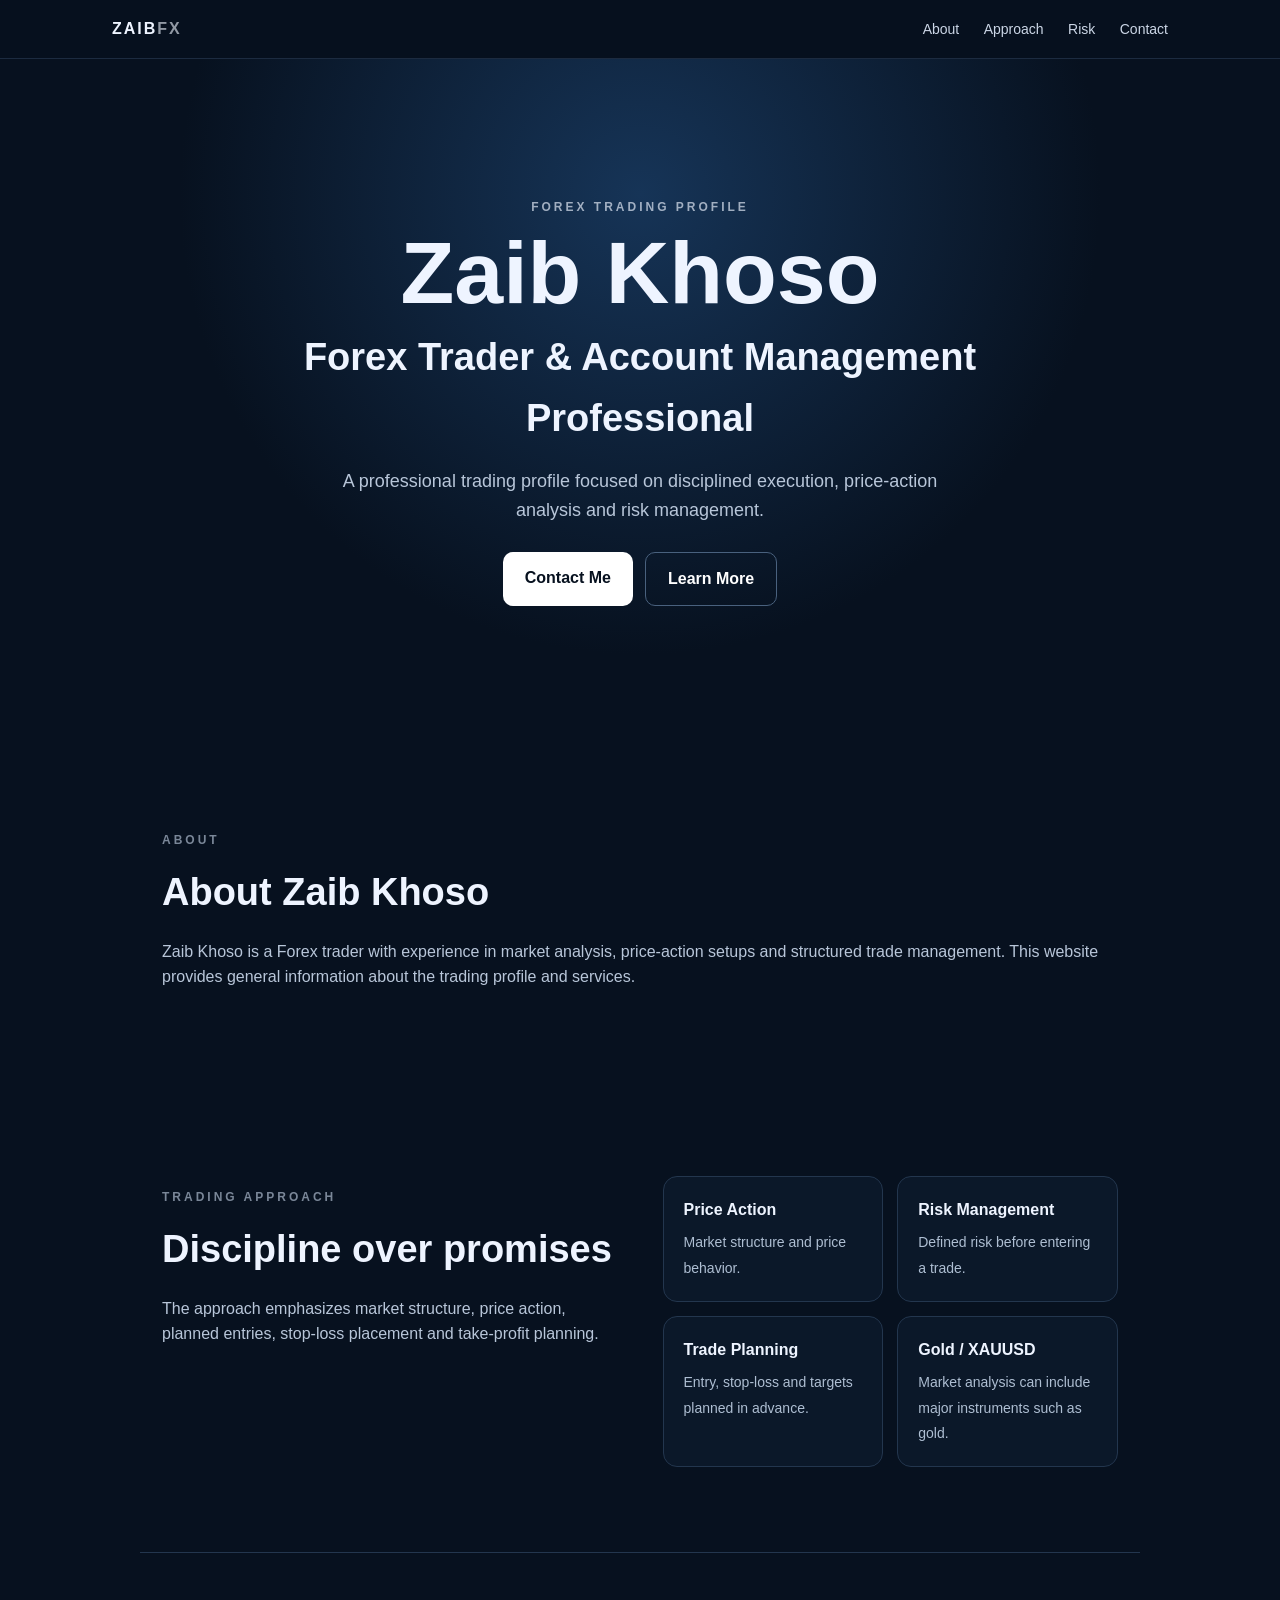
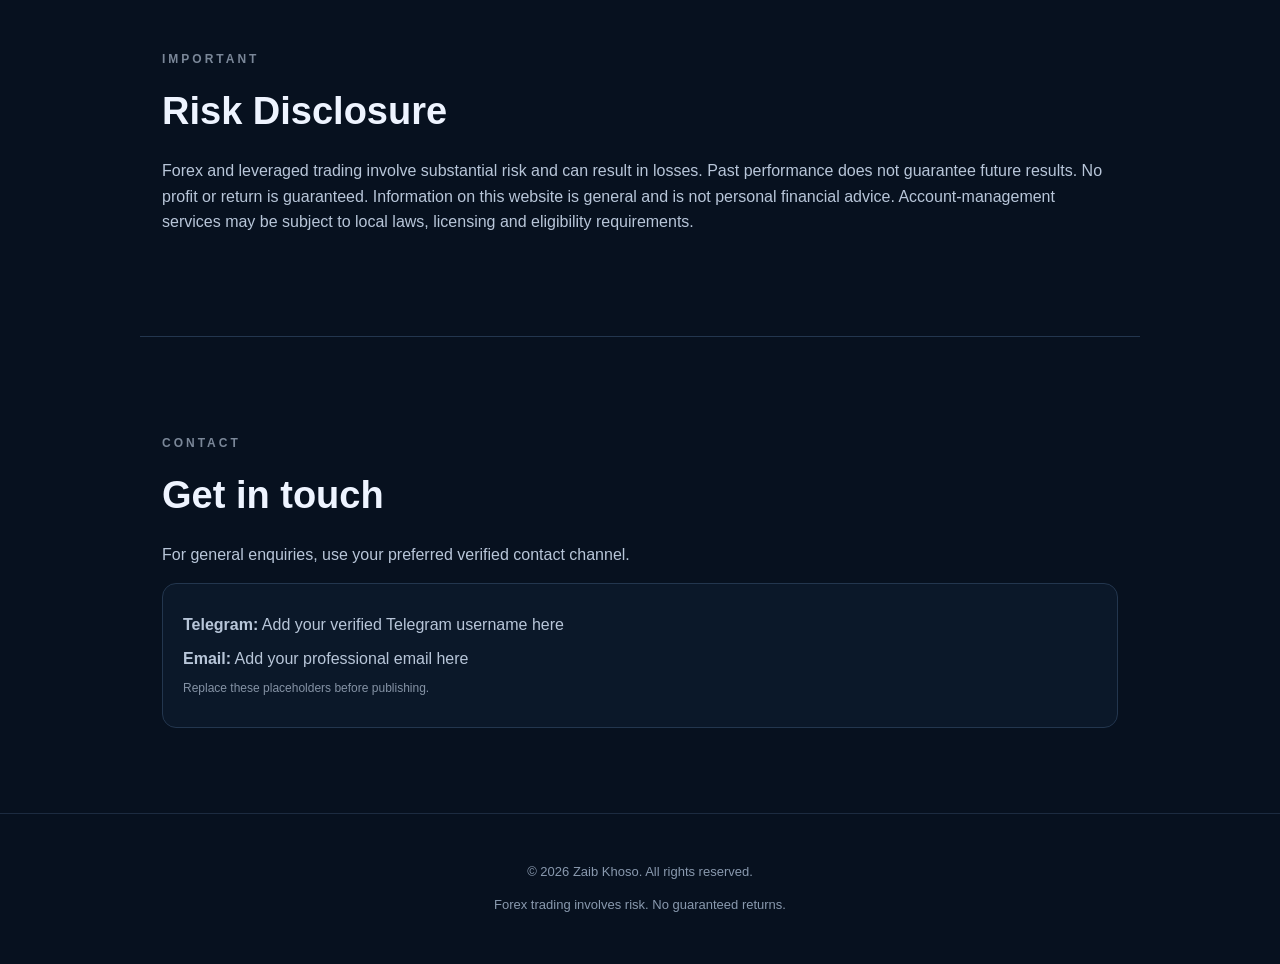
==== index.html @ 754259c8 "Add files via upload" ====
<!DOCTYPE html>
<html lang="en">
<head>
  <meta charset="UTF-8">
  <meta name="viewport" content="width=device-width, initial-scale=1.0">
  <title>Zaib Khoso | Forex Trader & Account Manager</title>
  <meta name="description" content="Zaib Khoso — Forex trader and trading account management profile. Learn about the trading approach, risk management and how to get in touch.">
  <meta name="robots" content="index, follow">
  <meta property="og:title" content="Zaib Khoso | Forex Trader & Account Manager">
  <meta property="og:description" content="Forex trading profile, approach, risk management and contact information.">
  <meta property="og:type" content="website">
  <link rel="stylesheet" href="style.css">
</head>
<body>
<header>
  <nav class="nav">
    <div class="logo">ZAIB<span>FX</span></div>
    <div class="links">
      <a href="#about">About</a>
      <a href="#approach">Approach</a>
      <a href="#risk">Risk</a>
      <a href="#contact">Contact</a>
    </div>
  </nav>
</header>

<main>
<section class="hero">
  <div class="hero-card">
    <p class="eyebrow">FOREX TRADING PROFILE</p>
    <h1>Zaib Khoso</h1>
    <h2>Forex Trader & Account Management Professional</h2>
    <p class="lead">A professional trading profile focused on disciplined execution, price-action analysis and risk management.</p>
    <div class="buttons">
      <a class="btn primary" href="#contact">Contact Me</a>
      <a class="btn secondary" href="#about">Learn More</a>
    </div>
  </div>
</section>

<section id="about" class="section">
  <p class="eyebrow">ABOUT</p>
  <h2>About Zaib Khoso</h2>
  <p>Zaib Khoso is a Forex trader with experience in market analysis, price-action setups and structured trade management. This website provides general information about the trading profile and services.</p>
</section>

<section id="approach" class="section grid">
  <div>
    <p class="eyebrow">TRADING APPROACH</p>
    <h2>Discipline over promises</h2>
    <p>The approach emphasizes market structure, price action, planned entries, stop-loss placement and take-profit planning.</p>
  </div>
  <div class="cards">
    <div class="card"><b>Price Action</b><span>Market structure and price behavior.</span></div>
    <div class="card"><b>Risk Management</b><span>Defined risk before entering a trade.</span></div>
    <div class="card"><b>Trade Planning</b><span>Entry, stop-loss and targets planned in advance.</span></div>
    <div class="card"><b>Gold / XAUUSD</b><span>Market analysis can include major instruments such as gold.</span></div>
  </div>
</section>

<section id="risk" class="section warning">
  <p class="eyebrow">IMPORTANT</p>
  <h2>Risk Disclosure</h2>
  <p>Forex and leveraged trading involve substantial risk and can result in losses. Past performance does not guarantee future results. No profit or return is guaranteed. Information on this website is general and is not personal financial advice. Account-management services may be subject to local laws, licensing and eligibility requirements.</p>
</section>

<section id="contact" class="section contact">
  <p class="eyebrow">CONTACT</p>
  <h2>Get in touch</h2>
  <p>For general enquiries, use your preferred verified contact channel.</p>
  <div class="contact-box">
    <p><b>Telegram:</b> Add your verified Telegram username here</p>
    <p><b>Email:</b> Add your professional email here</p>
    <p class="small">Replace these placeholders before publishing.</p>
  </div>
</section>
</main>

<footer>
  <p>© 2026 Zaib Khoso. All rights reserved.</p>
  <p>Forex trading involves risk. No guaranteed returns.</p>
</footer>
</body>
</html>
---- style.css ----
*{box-sizing:border-box}html{scroll-behavior:smooth}body{margin:0;font-family:Arial,Helvetica,sans-serif;background:#07111f;color:#eef4ff;line-height:1.6}header{position:sticky;top:0;background:#07111ff2;border-bottom:1px solid #1c2b40;backdrop-filter:blur(10px);z-index:5}.nav{max-width:1100px;margin:auto;padding:16px 22px;display:flex;justify-content:space-between;align-items:center}.logo{font-weight:900;letter-spacing:2px}.logo span{opacity:.6}.links a{color:#cbd6e6;text-decoration:none;margin-left:20px;font-size:14px}.hero{min-height:75vh;display:flex;align-items:center;justify-content:center;padding:60px 22px;background:radial-gradient(circle at 50% 20%,#163457 0,#07111f 55%)}.hero-card{max-width:850px;text-align:center}.eyebrow{font-size:12px;letter-spacing:3px;font-weight:800;opacity:.65}.hero h1{font-size:clamp(48px,9vw,88px);line-height:1;margin:10px 0}.hero h2{font-size:clamp(22px,4vw,38px);margin:0 0 18px}.lead{font-size:18px;color:#b8c6d9;max-width:650px;margin:0 auto 28px}.buttons{display:flex;gap:12px;justify-content:center;flex-wrap:wrap}.btn{padding:13px 22px;border-radius:10px;text-decoration:none;font-weight:800}.primary{background:#fff;color:#07111f}.secondary{border:1px solid #49617e;color:#fff}.section{max-width:1000px;margin:auto;padding:85px 22px}.section h2{font-size:38px;margin:0 0 16px}.section p{color:#b8c6d9}.grid{display:grid;grid-template-columns:1fr 1fr;gap:45px}.cards{display:grid;grid-template-columns:1fr 1fr;gap:14px}.card,.contact-box{border:1px solid #23364e;border-radius:14px;padding:20px;background:#0b1829}.card b{display:block;margin-bottom:7px}.card span{color:#aebed2;font-size:14px}.warning{border-top:1px solid #23364e;border-bottom:1px solid #23364e}.contact-box p{margin:8px 0}.small{font-size:12px!important;opacity:.7}footer{text-align:center;padding:35px 22px;border-top:1px solid #1c2b40;color:#8999ae;font-size:13px}@media(max-width:700px){.links{display:none}.grid{grid-template-columns:1fr}.cards{grid-template-columns:1fr}.section{padding:60px 20px}}
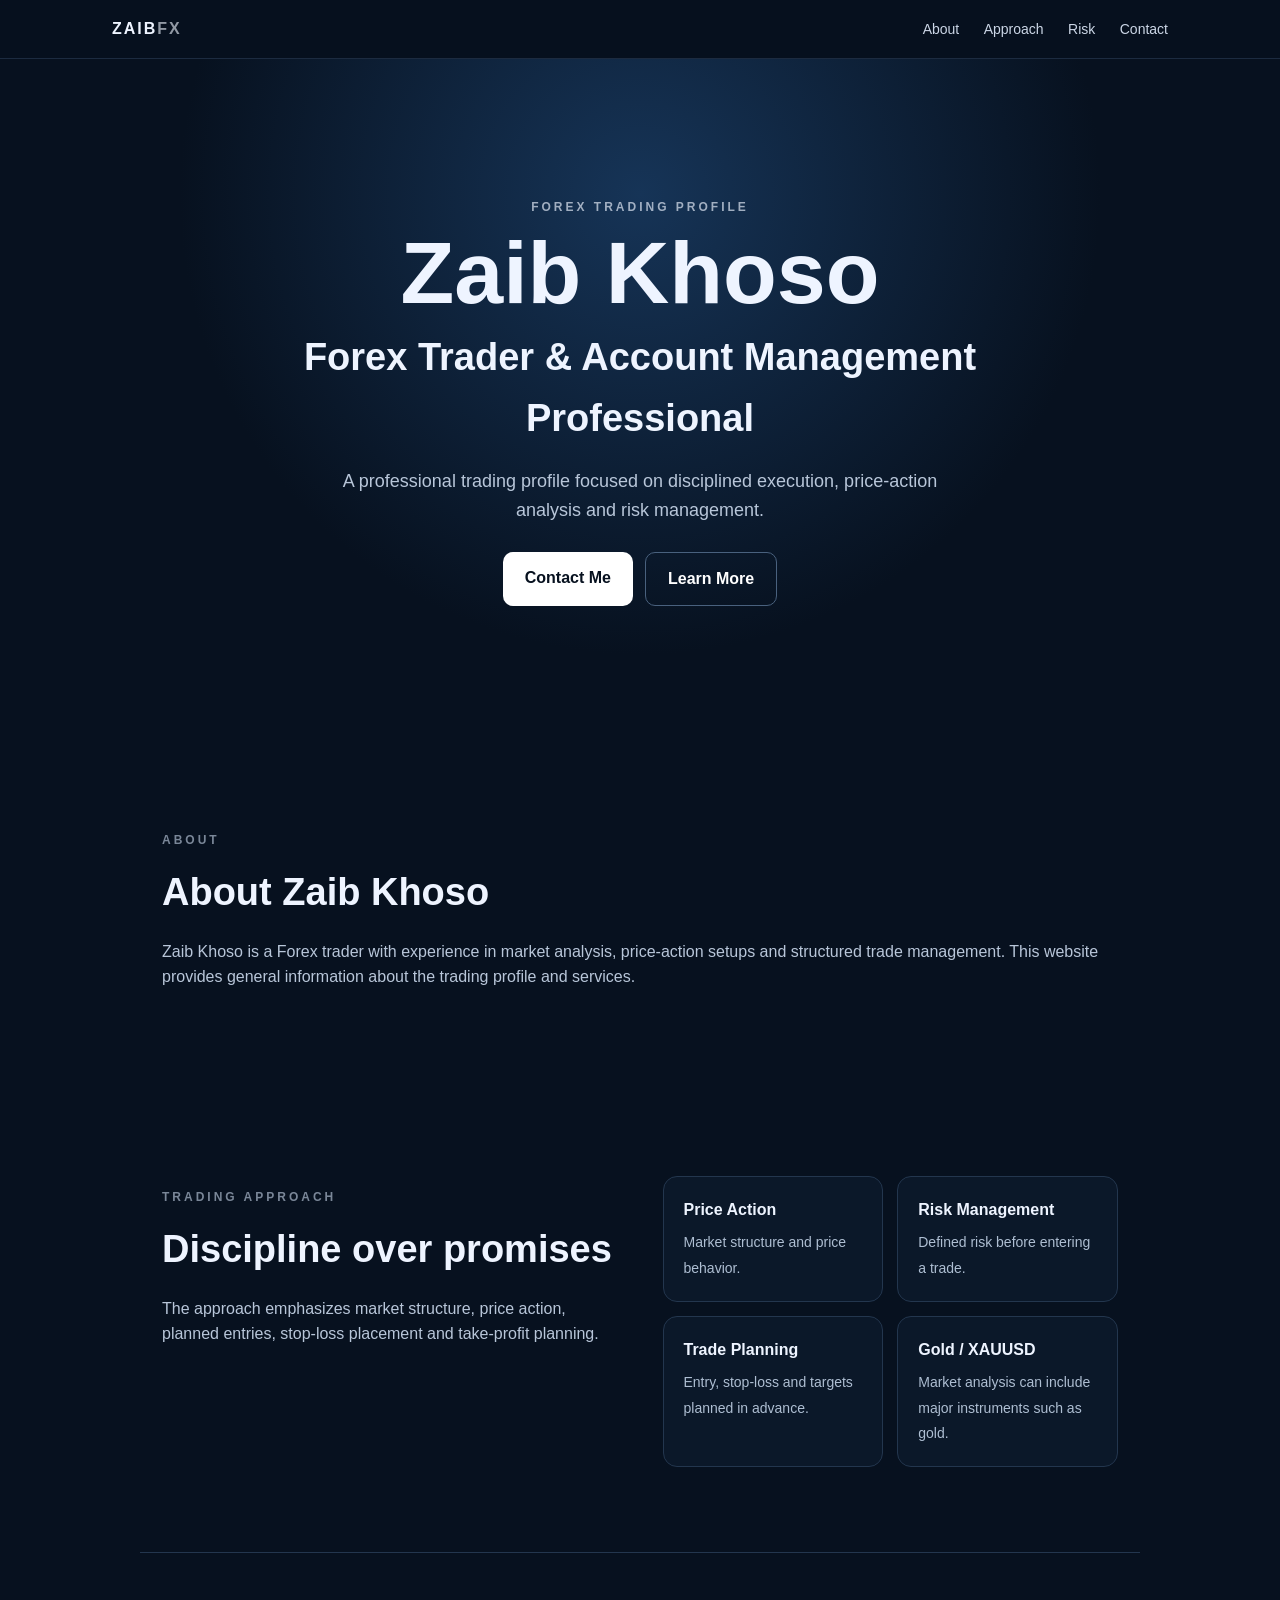
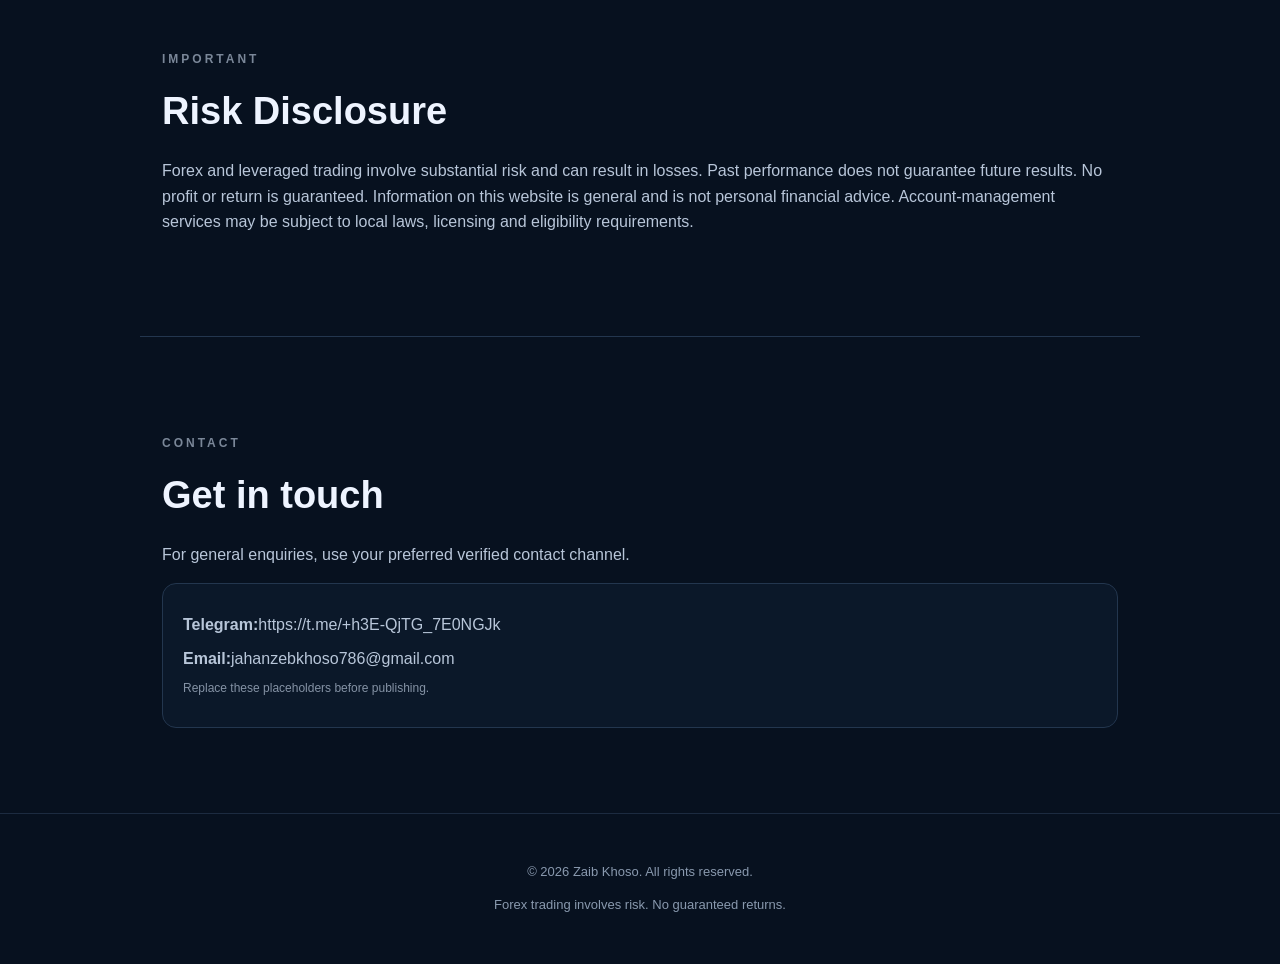
==== commit d06ea995: "Update contact details in index.html Updated contact information with actual Telegram username and e" ====
--- a/index.html
+++ b/index.html
@@ -69,8 +69,8 @@
   <h2>Get in touch</h2>
   <p>For general enquiries, use your preferred verified contact channel.</p>
   <div class="contact-box">
-    <p><b>Telegram:</b> Add your verified Telegram username here</p>
-    <p><b>Email:</b> Add your professional email here</p>
+    <p><b>Telegram:</b>https://t.me/+h3E-QjTG_7E0NGJk </p>
+    <p><b>Email:</b>jahanzebkhoso786@gmail.com</p>
     <p class="small">Replace these placeholders before publishing.</p>
   </div>
 </section>
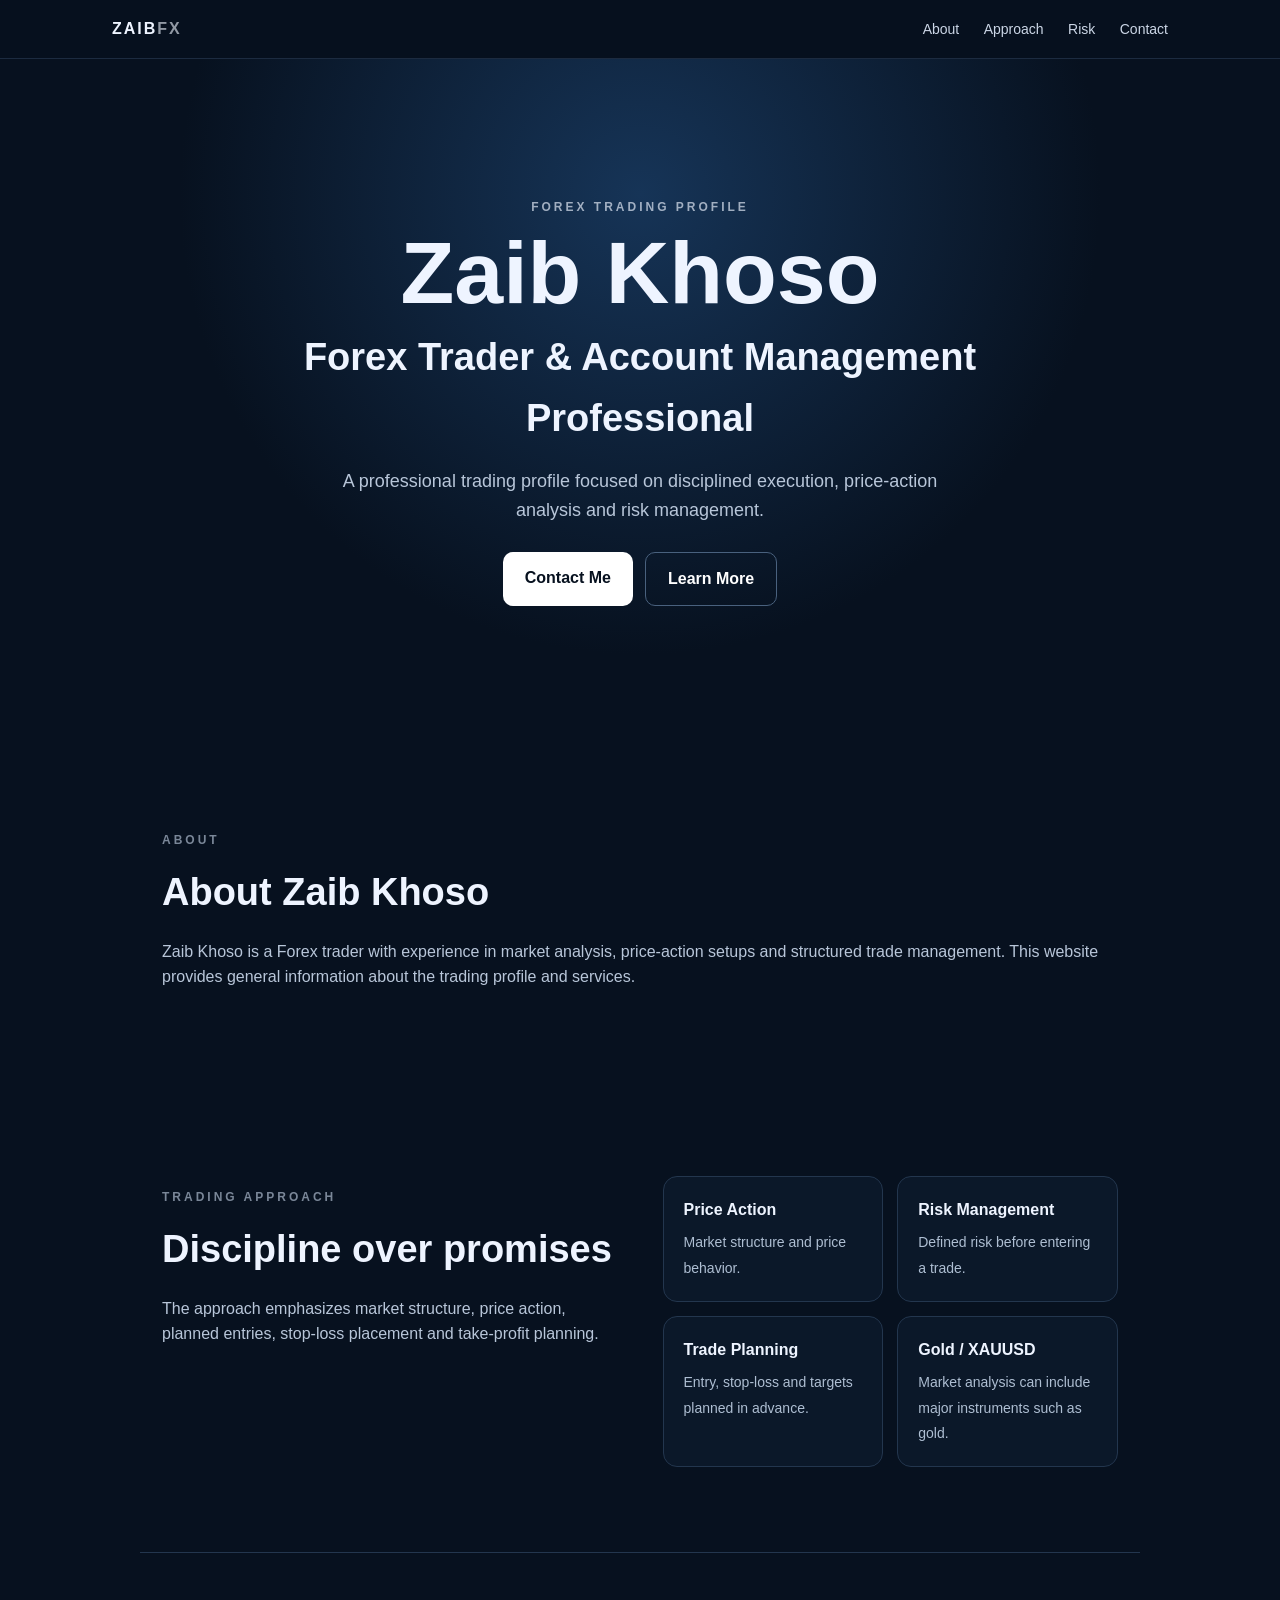
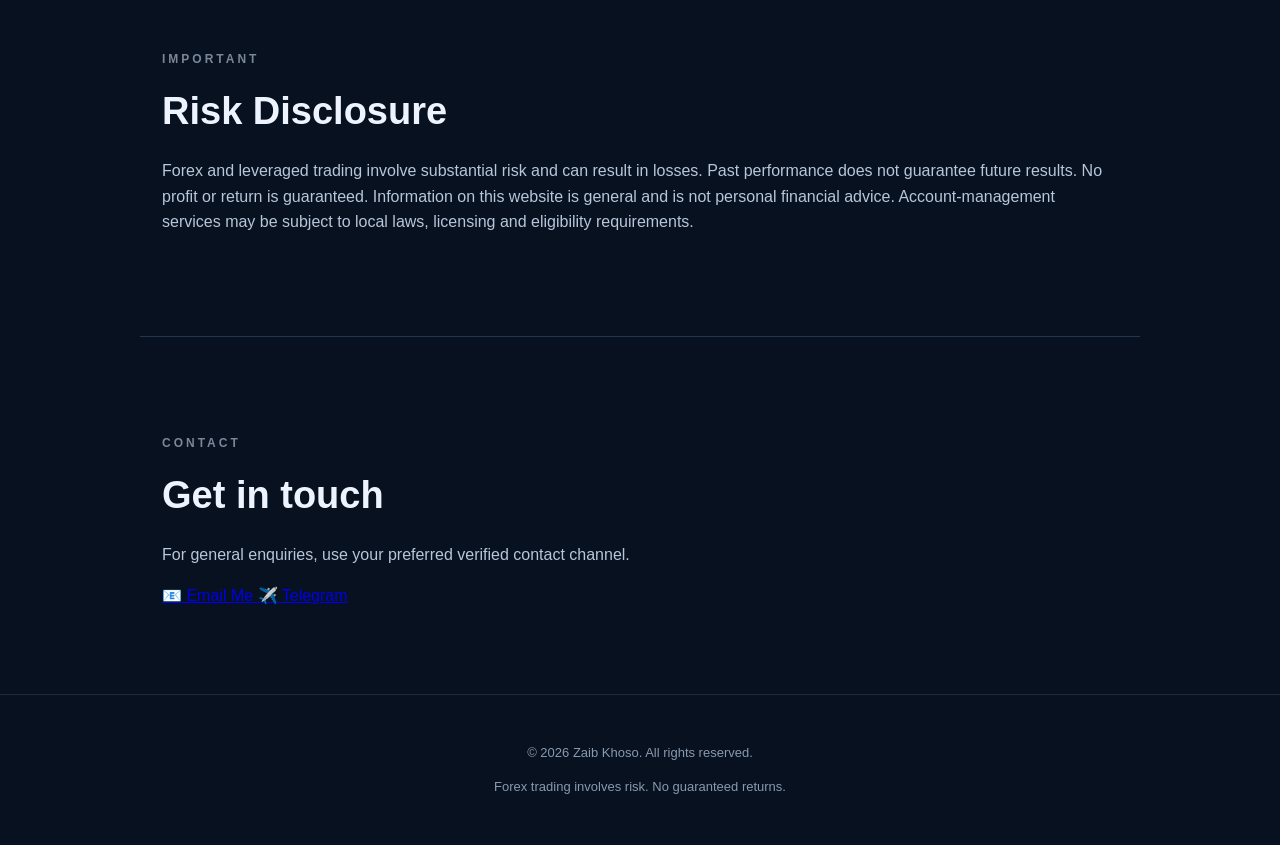
==== commit 62232d34: "Replace contact details with buttons Updated contact section to use buttons for email and Telegram." ====
--- a/index.html
+++ b/index.html
@@ -68,12 +68,15 @@
   <p class="eyebrow">CONTACT</p>
   <h2>Get in touch</h2>
   <p>For general enquiries, use your preferred verified contact channel.</p>
-  <div class="contact-box">
-    <p><b>Telegram:</b>https://t.me/+h3E-QjTG_7E0NGJk </p>
-    <p><b>Email:</b>jahanzebkhoso786@gmail.com</p>
-    <p class="small">Replace these placeholders before publishing.</p>
+  <div class="contact-buttons">
+  <a href="mailto:jahanzebkhoso786@gmail.com" class="contact-btn">
+    📧 Email Me
+  </a>
+
+  <a href="YOUR_TELEGRAM_LINK" class="contact-btn" target="_blank">
+    ✈️ Telegram
+  </a>
   </div>
-</section>
 </main>
 
 <footer>
